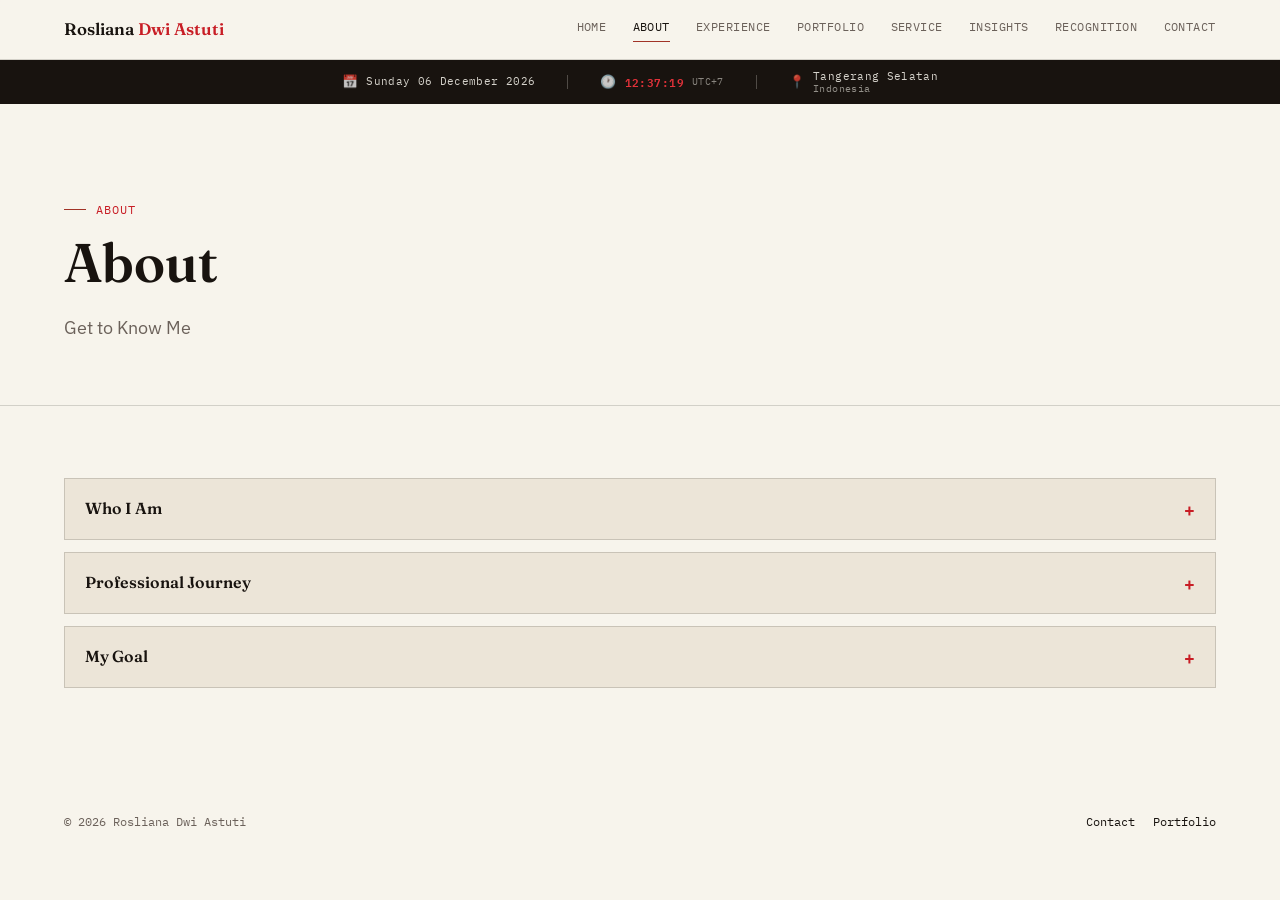
==== about.html @ 8f7ddf01 "Update about.html" ====
<!DOCTYPE html>
<html lang="en">
<head>
<meta charset="UTF-8">
<meta name="viewport" content="width=device-width, initial-scale=1.0">
<title>About — Rosliana Dwi Astuti</title>
<meta name="description" content="Accounting graduate and External Auditor with hands-on experience in data analytics, business analysis, and operational processes.">
<link rel="stylesheet" href="style.css">
</head>
<body>

<header class="site-nav">
  <div class="nav-inner">
    <a href="index.html" class="brand">Rosliana <span>Dwi Astuti</span></a>
    <button class="nav-toggle" aria-label="Open menu">&#8801;</button>
    <nav class="links">
      <a href="index.html">Home</a>
      <a href="about.html" class="active">About</a>
      <a href="experience.html">Experience</a>
      <a href="portfolio.html">Portfolio</a>
      <a href="service.html">Service</a>
      <a href="insights.html">Insights</a>
      <a href="recognition.html">Recognition</a>
      <a href="contact.html">Contact</a>
    </nav>
  </div>
</header>

<div class="status-bar">
  <div class="status-bar-inner">
    <div class="status-item status-date">
      <span class="status-icon">&#128197;</span>
      <span id="status-date-text">Wednesday, 10 September 2026</span>
    </div>
    <div class="status-sep"></div>
    <div class="status-item status-time">
      <span class="status-icon">&#128336;</span>
      <strong id="status-time-text">00:00:00</strong>
      <span class="status-tz">UTC+7</span>
    </div>
    <div class="status-sep"></div>
    <div class="status-item status-location">
      <span class="status-icon">&#128205;</span>
      <span class="status-location-text"><span>Tangerang Selatan</span><span>Indonesia</span></span>
    </div>
  </div>
</div>

<section class="hero" style="padding-bottom:30px;">
  <div class="wrap">
    <div class="ref">ABOUT</div>
    <h1>About</h1>
    <p class="lede">Get to Know Me</p>
  </div>
</section>

<section class="block">
  <div class="wrap">

    <details class="accordion">
      <summary>Who I Am</summary>
      <div class="body">
        <p>I am an Accounting graduate with professional experience as an External Auditor, complemented by strong hands on experience in data analytics, business analysis, and operational processes.</p>
        <p>My experience across different professional environments has given me a practical perspective on how financial information, business processes, operational activities, and data connect to support reliable information, meaningful analysis, and informed decision making.</p>
      </div>
    </details>

    <details class="accordion">
      <summary>Professional Journey</summary>
      <div class="body">
        <h4>Understanding Processes</h4>
        <p>My professional journey began with 8+ years of freelance experience in production operations, collaborating through a third party liaison on production orders for international clients and handling production volumes of up to approximately 4,000 units per production cycle. I was directly involved in production processes, quality inspection, and documentation. This experience developed my attention to detail, discipline, and understanding of processes from inputs through finished outputs.</p>

        <h4>Working with Operational Data</h4>
        <p>My experience then expanded into retail inventory control, where I worked with stock opname, inventory reconciliation, transaction verification, discrepancy investigation, and documentation. This strengthened my understanding of how accurate, consistent, and well structured data supports reliable day to day business operations.</p>

        <h4>Developing Data Analytics Capability</h4>
        <p>Through various practical projects, I developed hands on experience in data processing and analysis using Excel, Google Sheets, SQL, Python (Pandas &amp; NumPy), and Tableau. I have worked with datasets including 50,000 transaction records, 119,390 hotel reservation records, and product, price, and transaction data for e-commerce inventory and price tracking, including the development of interactive client views.</p>
        <p>My project work has included data cleaning, validation, exploratory analysis, business analysis, visualization, forecasting, risk focused analysis, and spreadsheet based reporting. I also worked with unstructured WhatsApp order messages, transforming mixed messages containing text, emojis, tags, and informal formats into structured tables through product identification, quantity extraction, unit standardization, product code matching, and manual review flagging.</p>
        <p>These experiences strengthened my ability to organize unstructured information, work with large datasets, validate data, and turn raw inputs into structured outputs and practical business insights.</p>

        <h4>Applying These Capabilities in External Audit</h4>
        <p>As an External Auditor, I brought together my understanding of business processes, documentation, data accuracy, and analytical thinking while working on audit engagements for 11 companies across 6 industries: Construction, Media, Trading, Cooperatives, Services, and Education.</p>
        <p>My responsibilities included transaction testing, vouching, document verification, financial reconciliation, audit evidence evaluation, and audit working paper preparation, as well as coordination with audit teams and client representatives. This experience further strengthened my ability to examine information critically, trace data to supporting evidence, identify discrepancies, and understand financial information within its business context.</p>

        <h4>The Common Thread</h4>
        <p>I believe accurate, consistent, and reliable data is essential for effective analysis, business operations, and informed decision making.</p>
      </div>
    </details>

    <details class="accordion">
      <summary>My Goal</summary>
      <div class="body">
        <p style="font-family:var(--font-display); font-size:1.2rem; color:var(--navy); margin:0;">My goal is to combine accounting knowledge, audit experience, operational understanding, and data analytics to help businesses work with more reliable information, clearer processes, and more informed decisions.</p>
      </div>
    </details>

  </div>
</section>

<footer>
  <div class="wrap foot-inner">
    <div class="copy">&copy; 2026 Rosliana Dwi Astuti</div>
    <div class="foot-links">
      <a href="contact.html">Contact</a>
      <a href="portfolio.html">Portfolio</a>
    </div>
  </div>
</footer>

<script src="script.js"></script>
</body>
</html>
---- style.css ----
/* ============================================================
   Rosliana Dwi Astuti — Portfolio
   Design system: "Working Ledger"
   Navy base, teal accent, amber highlight — inherited from the
   Audit & Data Insight Journey module series, adapted for a
   career portfolio.
   ============================================================ */

@import url('https://fonts.googleapis.com/css2?family=Fraunces:opsz,wght@9..144,400;9..144,500;9..144,600;9..144,700&family=IBM+Plex+Mono:wght@400;500;600&family=IBM+Plex+Sans:wght@400;500;600&display=swap');

:root {
  --navy: #18130f;
  --navy-deep: #0d0a08;
  --teal: #c81d25;
  --teal-light: #e2323a;
  --amber: #a13327;
  --paper: #f7f4ec;
  --paper-dim: #ece5d8;
  --ink: #1a1613;
  --slate: #6b615a;
  --line: rgba(24, 19, 15, 0.16);

  --font-display: 'Fraunces', serif;
  --font-body: 'IBM Plex Sans', sans-serif;
  --font-mono: 'IBM Plex Mono', monospace;
}

* { box-sizing: border-box; }

html { scroll-behavior: smooth; }

body {
  margin: 0;
  background: var(--paper);
  color: var(--ink);
  font-family: var(--font-body);
  line-height: 1.6;
  -webkit-font-smoothing: antialiased;
}

a { color: inherit; }

img { max-width: 100%; display: block; }

.wrap {
  width: 100%;
  max-width: 1600px;
  margin: 0 auto;
  padding: 0 clamp(24px, 5vw, 80px);
  box-sizing: border-box;
}

/* ---------- Ledger label / eyebrow ---------- */
.ref {
  font-family: var(--font-mono);
  font-size: 0.75rem;
  letter-spacing: 0.08em;
  color: var(--teal);
  text-transform: uppercase;
  display: flex;
  align-items: center;
  gap: 10px;
  margin-bottom: 14px;
}
.ref::before {
  content: '';
  width: 22px;
  height: 1px;
  background: var(--amber);
}

/* ---------- Nav ---------- */
header.site-nav {
  position: sticky;
  top: 0;
  z-index: 50;
  background: rgba(247, 244, 236, 0.92);
  backdrop-filter: blur(6px);
  border-bottom: 1px solid var(--line);
}
.nav-inner {
  max-width: 1600px;
  margin: 0 auto;
  padding: 16px clamp(24px, 5vw, 80px);
  display: flex;
  align-items: center;
  justify-content: space-between;
}
.brand {
  font-family: var(--font-display);
  font-weight: 600;
  font-size: 1.05rem;
  text-decoration: none;
  color: var(--navy);
}
.brand span { color: var(--teal); }
nav.links {
  display: flex;
  gap: 26px;
  font-family: var(--font-mono);
  font-size: 0.78rem;
  letter-spacing: 0.04em;
  text-transform: uppercase;
}
nav.links a {
  text-decoration: none;
  color: var(--slate);
  padding-bottom: 4px;
  border-bottom: 1px solid transparent;
  transition: color 0.2s, border-color 0.2s;
}
nav.links a:hover,
nav.links a.active {
  color: var(--navy);
  border-color: var(--amber);
}
.nav-toggle { display: none; }

/* ---------- Status bar (date / clock / location) ---------- */
.status-bar {
  width: 100%;
  background: var(--navy);
  color: rgba(247, 244, 236, 0.85);
}
.status-bar-inner {
  max-width: 1600px;
  margin: 0 auto;
  padding: 9px clamp(24px, 5vw, 80px);
  display: flex;
  align-items: center;
  justify-content: center;
  gap: 32px;
  flex-wrap: wrap;
  font-family: var(--font-mono);
  font-size: 0.7rem;
  letter-spacing: 0.03em;
}
.status-item {
  display: flex;
  align-items: center;
  gap: 8px;
  white-space: nowrap;
}
.status-icon { font-size: 0.8rem; line-height: 1; opacity: 0.9; }
.status-sep {
  width: 1px;
  height: 14px;
  background: rgba(247, 244, 236, 0.25);
}
.status-time strong { color: var(--teal-light); font-weight: 600; letter-spacing: 0.04em; }
.status-tz { opacity: 0.6; font-size: 0.62rem; }
.status-location-text { display: flex; flex-direction: column; line-height: 1.25; }
.status-location-text span:last-child { opacity: 0.65; font-size: 0.62rem; }
@media (max-width: 640px) {
  .status-bar-inner { gap: 16px; font-size: 0.62rem; padding: 8px 20px; }
  .status-sep { display: none; }
}

@media (max-width: 640px) {
  nav.links {
    position: fixed;
    top: 58px;
    left: 0;
    right: 0;
    background: var(--paper);
    border-bottom: 1px solid var(--line);
    flex-direction: column;
    gap: 0;
    max-height: 0;
    overflow: hidden;
    transition: max-height 0.25s ease;
  }
  nav.links.open {
    max-height: calc(100vh - 58px);
    overflow-y: auto;
  }
  nav.links a { padding: 14px 28px; border-bottom: 1px solid var(--line); }
  .nav-toggle {
    display: block;
    background: none;
    border: none;
    font-family: var(--font-mono);
    font-size: 1.3rem;
    color: var(--navy);
    cursor: pointer;
  }
}

/* ---------- Hero (light variant, used on inner pages) ---------- */
.hero {
  padding: 96px 0 64px;
  border-bottom: 1px double var(--line);
}
.hero h1 {
  font-family: var(--font-display);
  font-size: clamp(2.2rem, 5vw, 3.4rem);
  font-weight: 600;
  line-height: 1.12;
  margin: 0 0 20px;
  color: var(--navy);
}
.hero p.lede {
  font-size: 1.1rem;
  color: var(--slate);
  max-width: 56ch;
  margin: 0 0 32px;
}
.hero .cta-row { display: flex; gap: 16px; flex-wrap: wrap; }

/* ---------- Hero (dark, full-bleed, homepage) — modest photo ---------- */
.hero-dark {
  background: linear-gradient(160deg, var(--navy-deep) 0%, var(--navy) 100%);
  padding: 88px 0 80px;
}
.hero-dark .ref { color: var(--teal-light); }
.hero-dark .ref::before { background: var(--teal-light); }

.hero-profile {
  display: flex;
  align-items: center;
  gap: 20px;
  margin-bottom: 26px;
}
.hero-photo {
  width: 88px;
  height: 88px;
  border-radius: 50%;
  border: 2px solid var(--teal-light);
  background: rgba(247, 244, 236, 0.06);
  display: flex;
  align-items: center;
  justify-content: center;
  overflow: hidden;
  flex-shrink: 0;
}
.hero-photo img { width: 100%; height: 100%; object-fit: cover; }
.hero-photo.hero-logo {
  width: 150px;
  height: 150px;
  border: none;
  background: transparent;
}
@media (max-width: 640px) {
  .hero-photo.hero-logo { width: 110px; height: 110px; }
}
.hero-photo .placeholder {
  font-family: var(--font-mono);
  font-size: 0.95rem;
  letter-spacing: 0.04em;
  color: rgba(247, 244, 236, 0.6);
}
.hero-name h1 {
  font-family: var(--font-display);
  font-size: clamp(1.7rem, 3.4vw, 2.3rem);
  font-weight: 600;
  color: var(--paper);
  margin: 0;
  line-height: 1.15;
}
.hero-name .role {
  font-family: var(--font-mono);
  font-size: 0.78rem;
  color: var(--teal-light);
  letter-spacing: 0.03em;
  margin-top: 6px;
}
.hero-dark .tagline {
  font-family: var(--font-display);
  font-size: clamp(1.5rem, 3.4vw, 2.1rem);
  font-weight: 500;
  color: var(--paper);
  line-height: 1.3;
  margin: 0 0 20px;
  max-width: 34ch;
}
.hero-dark p.lede {
  font-size: 1.02rem;
  color: rgba(247, 244, 236, 0.85);
  max-width: 62ch;
  margin: 0 0 32px;
}
.hero-dark .btn-primary { background: var(--teal); color: var(--paper); }
.hero-dark .btn-primary:hover { background: var(--teal-light); }
.hero-dark .btn-ghost { border-color: rgba(247, 244, 236, 0.5); color: var(--paper); }
.hero-dark .btn-ghost:hover { background: var(--paper); color: var(--navy); }

@media (max-width: 640px) {
  .hero-photo { width: 68px; height: 68px; }
}

/* ---------- Accordion (details/summary) ---------- */
details.accordion {
  border: 1px solid var(--line);
  background: var(--paper-dim);
  margin-bottom: 12px;
}
details.accordion summary {
  padding: 16px 20px;
  cursor: pointer;
  font-family: var(--font-display);
  font-weight: 600;
  font-size: 1rem;
  color: var(--navy);
  list-style: none;
  display: flex;
  align-items: center;
  justify-content: space-between;
  gap: 12px;
}
details.accordion summary::-webkit-details-marker { display: none; }
details.accordion summary::after {
  content: '+';
  font-family: var(--font-mono);
  font-size: 1.1rem;
  color: var(--teal);
  flex-shrink: 0;
}
details.accordion[open] summary::after { content: '\2212'; }
details.accordion summary .meta {
  font-family: var(--font-mono);
  font-size: 0.68rem;
  font-weight: 400;
  color: var(--slate);
  text-transform: uppercase;
  display: block;
  margin-top: 4px;
}
/* Title-only collapsed state: hide meta subtext until the item is opened */
details.accordion:not([open]) summary .meta { display: none; }

/* Home Experience/Project cards: keep context + capability visible even collapsed */
details.accordion.home-item:not([open]) summary .meta { display: block; }
details.accordion.home-item summary .meta {
  color: var(--slate);
  font-size: 0.72rem;
  text-transform: none;
}
details.accordion.home-item summary .meta .capability {
  display: block;
  margin-top: 3px;
  color: var(--ink);
  font-family: var(--font-body);
  font-size: 0.85rem;
}
details.accordion .body {
  padding: 0 20px 22px;
  animation: accordionOpen 0.22s ease;
}
details.accordion .body p,
details.accordion .body .intro,
.block > .wrap > p.intro,
.hero p.lede,
.hero-dark p.lede {
  max-width: none;
}
@keyframes accordionOpen {
  from { opacity: 0; transform: translateY(-4px); }
  to { opacity: 1; transform: translateY(0); }
}
details.accordion summary {
  transition: color 0.15s ease;
}
details.accordion .body p { color: var(--ink); margin: 0 0 12px; }
details.accordion .body h4 {
  font-family: var(--font-mono);
  font-size: 0.72rem;
  text-transform: uppercase;
  letter-spacing: 0.04em;
  color: var(--teal);
  margin: 18px 0 8px;
}
details.accordion .body ul { margin: 0 0 10px; padding-left: 18px; }
details.accordion .body ul li { margin-bottom: 6px; }

/* ---------- Certificate / recognition list ---------- */
.cert-group { margin-bottom: 40px; }
.cert-group h3 {
  font-family: var(--font-display);
  font-size: 1.1rem;
  color: var(--navy);
  margin: 0 0 14px;
}
.cert-list { list-style: none; margin: 0; padding: 0; }
.cert-list li {
  padding: 12px 0;
  border-top: 1px solid var(--line);
  font-size: 0.95rem;
  color: var(--ink);
}
.cert-list li:last-child { border-bottom: 1px solid var(--line); }
.cert-list .cert-sub {
  display: block;
  font-family: var(--font-mono);
  font-size: 0.72rem;
  color: var(--slate);
  text-transform: uppercase;
  margin-top: 3px;
}

/* ---------- Two-column experience layout ---------- */
.exp-folder-link {
  font-family: var(--font-mono);
  font-size: 0.78rem;
  text-transform: uppercase;
  letter-spacing: 0.03em;
  color: var(--teal);
  text-decoration: none;
  border-bottom: 1px solid var(--teal);
  padding-bottom: 2px;
  display: inline-block;
  margin: -6px 0 30px;
}
.exp-group {
  display: grid;
  grid-template-columns: 190px 1fr;
  gap: 22px;
  padding: 28px 0;
  border-top: 1px solid var(--line);
  align-items: start;
}
.exp-group:first-of-type { border-top: 1px solid var(--line); }
.exp-category {
  font-family: var(--font-mono);
  font-size: 0.8rem;
  text-transform: uppercase;
  letter-spacing: 0.03em;
  color: var(--teal);
  padding-top: 16px;
}
.exp-items { display: flex; flex-direction: column; gap: 10px; }
.exp-items details.accordion .body details.accordion {
  margin-top: 12px;
  background: var(--paper);
}
.exp-items details.accordion .body details.accordion summary {
  font-size: 0.92rem;
}
@media (max-width: 700px) {
  .exp-group { grid-template-columns: 1fr; gap: 8px; padding: 22px 0; }
  .exp-category { padding-top: 0; }
}

/* ---------- Responsive multi-column grouping ---------- */
.cols-2 { display: grid; grid-template-columns: repeat(2, 1fr); gap: 24px; align-items: start; }
.cols-3 { display: grid; grid-template-columns: repeat(3, 1fr); gap: 24px; align-items: start; }
@media (max-width: 900px) {
  .cols-2, .cols-3 { grid-template-columns: 1fr; }
}

/* ---------- Top-level category accordions (Portfolio, Recognition) ---------- */
details.accordion.accordion-top {
  border: none;
  border-bottom: 1px solid var(--line);
  background: transparent;
  margin-bottom: 0;
}
details.accordion.accordion-top:first-of-type { border-top: 1px solid var(--line); }
details.accordion.accordion-top > summary {
  padding: 22px 0;
  font-family: var(--font-display);
  font-size: 1.3rem;
}
details.accordion.accordion-top > summary::after { font-size: 1.4rem; }
details.accordion.accordion-top > .body { padding: 0 0 30px; }
details.accordion.accordion-top > .body > .intro { margin-top: 0 !important; }

/* ---------- Journey timeline (Home hero) ---------- */
.timeline {
  display: flex;
  gap: 0;
  margin: 8px 0 0;
}
.timeline-item {
  flex: 1;
  position: relative;
  padding: 22px 18px 0;
  border-top: 2px solid var(--teal-light);
}
.timeline-item::before {
  content: '';
  position: absolute;
  top: -6px;
  left: 18px;
  width: 10px;
  height: 10px;
  border-radius: 50%;
  background: var(--teal-light);
}
.timeline-item h4 {
  font-family: var(--font-display);
  font-size: 1.05rem;
  color: var(--paper);
  margin: 0 0 8px;
}
.timeline-item p {
  font-family: var(--font-mono);
  font-size: 0.72rem;
  letter-spacing: 0.02em;
  color: rgba(247, 244, 236, 0.85);
  margin: 0 0 6px;
  line-height: 1.6;
}
.timeline-item p:last-child { margin-bottom: 0; }
.timeline-item p strong { color: var(--teal-light); font-weight: 600; }
.timeline-item p.thesis {
  color: rgba(247, 244, 236, 0.78);
  font-style: italic;
  font-size: 0.68rem;
  line-height: 1.55;
}
.timeline-item .stage-num {
  display: block;
  font-family: var(--font-mono);
  font-size: 0.68rem;
  color: var(--teal-light);
  margin-bottom: 4px;
}
@media (max-width: 900px) {
  .timeline { flex-direction: column; gap: 22px; }
  .timeline-item {
    padding: 0 0 0 20px;
    border-top: none;
    border-left: 2px solid var(--teal-light);
  }
  .timeline-item::before { top: 2px; left: -6px; }
}

/* ---------- Milestone stat strip (dark hero variant) ---------- */
.milestone-strip {
  display: grid;
  grid-template-columns: repeat(5, 1fr);
  gap: 1px;
  background: rgba(247, 244, 236, 0.12);
  margin: 34px 0 0;
}
.milestone-strip .stat { background: var(--navy-deep); padding: 18px 14px; }
.milestone-strip .num { font-family: var(--font-mono); font-size: 1.3rem; color: var(--teal-light); font-weight: 600; }
.milestone-strip .label { font-family: var(--font-mono); font-size: 0.62rem; color: rgba(247, 244, 236, 0.6); text-transform: uppercase; margin-top: 4px; line-height: 1.4; }
@media (max-width: 900px) {
  .milestone-strip { grid-template-columns: repeat(2, 1fr); }
}

/* ---------- Data flow line ---------- */
.data-flow {
  font-family: var(--font-mono);
  font-size: 0.85rem;
  letter-spacing: 0.03em;
  color: var(--paper);
  margin: 20px 0 0;
}
.data-flow strong { color: var(--teal-light); }

.focus-grid {
  display: grid;
  grid-template-columns: repeat(3, 1fr);
  gap: 20px;
}
@media (max-width: 760px) { .focus-grid { grid-template-columns: 1fr; } }
.focus-col {
  border: 1px solid var(--line);
  padding: 24px;
}
.focus-col .ref { margin-bottom: 14px; }
.focus-col ul { list-style: none; margin: 0; padding: 0; }
.focus-col ul li {
  padding: 7px 0;
  border-top: 1px solid var(--line);
  font-size: 0.9rem;
  color: var(--ink);
}
.focus-col ul li:first-child { border-top: none; }

.btn {
  display: inline-flex;
  align-items: center;
  gap: 8px;
  padding: 12px 22px;
  font-family: var(--font-mono);
  font-size: 0.8rem;
  letter-spacing: 0.04em;
  text-transform: uppercase;
  text-decoration: none;
  border-radius: 2px;
  transition: transform 0.15s ease, background 0.15s ease;
}
.btn-primary { background: var(--navy); color: var(--paper); }
.btn-primary:hover { background: var(--teal); transform: translateY(-1px); }
.btn-ghost { border: 1px solid var(--navy); color: var(--navy); }
.btn-ghost:hover { background: var(--navy); color: var(--paper); }

/* ---------- Stat strip (inline, light background) ---------- */
.stat-strip {
  display: grid;
  grid-template-columns: repeat(3, 1fr);
  border-top: 1px solid var(--line);
  border-bottom: 1px solid var(--line);
}
.stat {
  padding: 26px 24px;
  border-right: 1px solid var(--line);
}
.stat:last-child { border-right: none; }
.stat .num {
  font-family: var(--font-mono);
  font-size: 1.6rem;
  color: var(--navy);
  font-weight: 600;
}
.stat .label {
  font-family: var(--font-mono);
  font-size: 0.72rem;
  color: var(--slate);
  text-transform: uppercase;
  letter-spacing: 0.04em;
  margin-top: 6px;
}
@media (max-width: 640px) {
  .stat-strip { grid-template-columns: 1fr; }
  .stat { border-right: none; border-bottom: 1px solid var(--line); }
}

/* ---------- Stat card (floating, overlapping the dark hero) ---------- */
.stat-card {
  max-width: 560px;
  margin: 0 auto;
  transform: translateY(-44px);
  background: var(--paper);
  border: 1px solid var(--line);
  box-shadow: 0 18px 40px rgba(10, 28, 41, 0.18);
  display: grid;
  grid-template-columns: repeat(3, 1fr);
}
.stat-card .stat { padding: 24px 20px; }
.stat-card .num { font-size: 1.9rem; color: var(--teal); }
@media (max-width: 760px) {
  .stat-card { grid-template-columns: 1fr; margin: 0 20px; transform: translateY(-30px); }
  .stat-card .stat { border-right: none; border-bottom: 1px solid var(--line); }
}

/* ---------- Section ---------- */
section.block {
  padding: 72px 0;
  border-bottom: 1px solid var(--line);
}
section.block:last-of-type { border-bottom: none; }
.block h2 {
  font-family: var(--font-display);
  font-size: 1.9rem;
  color: var(--navy);
  margin: 0 0 30px;
}
.block p.intro {
  color: var(--slate);
  max-width: 62ch;
  margin: -14px 0 34px;
}

/* ---------- Card / entry ---------- */
.entry {
  padding: 26px 0;
  border-top: 1px solid var(--line);
  display: grid;
  grid-template-columns: 140px 1fr;
  gap: 22px;
}
.entry:first-of-type { border-top: 1px solid var(--line); }
.entry .when {
  font-family: var(--font-mono);
  font-size: 0.78rem;
  color: var(--teal);
  padding-top: 3px;
}
.entry h3 {
  font-family: var(--font-display);
  font-size: 1.2rem;
  margin: 0 0 6px;
  color: var(--navy);
}
.entry .org {
  font-size: 0.85rem;
  color: var(--slate);
  margin-bottom: 10px;
}
.entry ul {
  margin: 10px 0 0;
  padding-left: 18px;
  color: var(--ink);
}
.entry ul li { margin-bottom: 6px; }
.tag-row { display: flex; gap: 8px; flex-wrap: wrap; margin-top: 12px; }
.tag {
  font-family: var(--font-mono);
  font-size: 0.68rem;
  letter-spacing: 0.03em;
  text-transform: uppercase;
  border: 1px solid var(--line);
  padding: 4px 9px;
  border-radius: 2px;
  color: var(--slate);
}
@media (max-width: 640px) {
  .entry { grid-template-columns: 1fr; gap: 6px; }
}

/* ---------- Project grid ---------- */
.grid {
  display: grid;
  grid-template-columns: repeat(2, 1fr);
  gap: 20px;
}
@media (max-width: 640px) { .grid { grid-template-columns: 1fr; } }

.card {
  border: 1px solid var(--line);
  padding: 26px;
  background: var(--paper-dim);
  transition: border-color 0.2s;
}
.card:hover { border-color: var(--teal); }
.card .ref { margin-bottom: 18px; }
.card h3 {
  font-family: var(--font-display);
  font-size: 1.15rem;
  margin: 0 0 10px;
  color: var(--navy);
}
.card p { color: var(--slate); font-size: 0.92rem; margin: 0 0 16px; }
.card a.card-link {
  font-family: var(--font-mono);
  font-size: 0.75rem;
  text-transform: uppercase;
  letter-spacing: 0.04em;
  color: var(--teal);
  text-decoration: none;
  border-bottom: 1px solid var(--teal);
  padding-bottom: 2px;
}

/* ---------- Placeholder note ---------- */
.note {
  font-family: var(--font-mono);
  font-size: 0.72rem;
  color: var(--amber);
  background: rgba(217, 164, 65, 0.1);
  border: 1px dashed var(--amber);
  padding: 8px 12px;
  margin-top: 10px;
  display: inline-block;
}

/* ---------- Footer ---------- */
footer {
  padding: 40px 0 60px;
}
footer .foot-inner {
  display: flex;
  justify-content: space-between;
  align-items: center;
  flex-wrap: wrap;
  gap: 14px;
}
footer .copy {
  font-family: var(--font-mono);
  font-size: 0.75rem;
  color: var(--slate);
}
footer .foot-links {
  display: flex;
  gap: 18px;
  font-family: var(--font-mono);
  font-size: 0.75rem;
}
footer .foot-links a { text-decoration: none; color: var(--navy); }

/* ---------- Contact form ---------- */
form.contact-form { display: grid; gap: 18px; max-width: 480px; }
form.contact-form label {
  font-family: var(--font-mono);
  font-size: 0.72rem;
  text-transform: uppercase;
  letter-spacing: 0.04em;
  color: var(--slate);
  display: block;
  margin-bottom: 6px;
}
form.contact-form input,
form.contact-form textarea {
  width: 100%;
  padding: 12px 14px;
  border: 1px solid var(--line);
  background: var(--paper);
  font-family: var(--font-body);
  font-size: 0.95rem;
  color: var(--ink);
  border-radius: 2px;
}
form.contact-form input:focus,
form.contact-form textarea:focus {
  outline: 2px solid var(--teal);
  outline-offset: 1px;
}
form.contact-form button {
  justify-self: start;
  border: none;
  cursor: pointer;
}

@media (prefers-reduced-motion: reduce) {
  html { scroll-behavior: auto; }
  * { transition: none !important; }
}
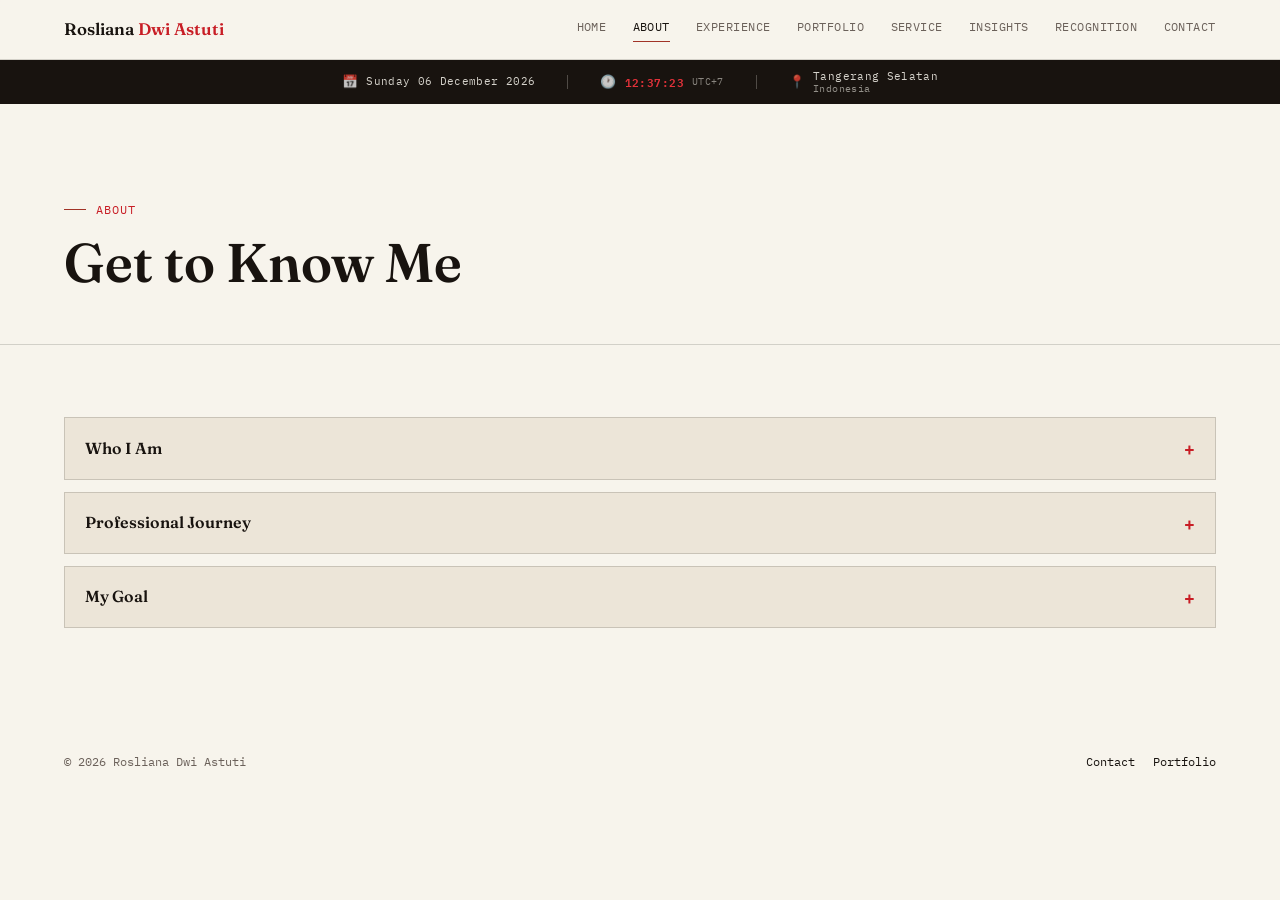
==== commit 358a120b: "Update about.html" ====
--- a/about.html
+++ b/about.html
@@ -49,8 +49,7 @@
 <section class="hero" style="padding-bottom:30px;">
   <div class="wrap">
     <div class="ref">ABOUT</div>
-    <h1>About</h1>
-    <p class="lede">Get to Know Me</p>
+    <h1>Get to Know Me</h1>
   </div>
 </section>
 
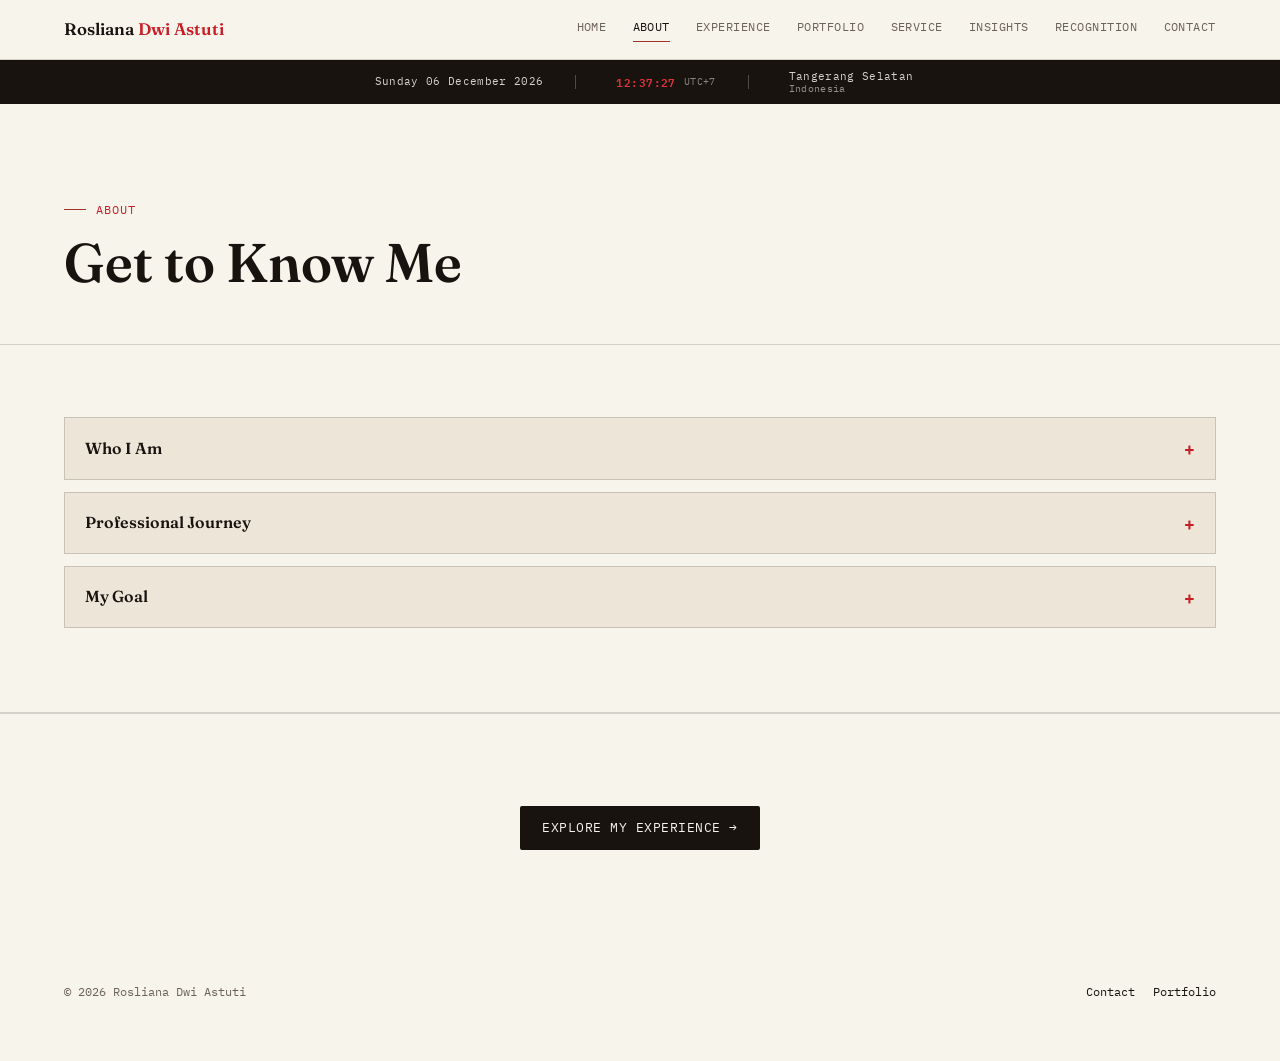
==== commit 0871bb35: "Update about.html" ====
--- a/about.html
+++ b/about.html
@@ -29,18 +29,18 @@
 <div class="status-bar">
   <div class="status-bar-inner">
     <div class="status-item status-date">
-      <span class="status-icon">&#128197;</span>
+      <span class="status-icon"><svg viewBox="0 0 24 24"><rect x="3" y="4" width="18" height="18" rx="2"></rect><line x1="16" y1="2" x2="16" y2="6"></line><line x1="8" y1="2" x2="8" y2="6"></line><line x1="3" y1="10" x2="21" y2="10"></line></svg></span>
       <span id="status-date-text">Wednesday, 10 September 2026</span>
     </div>
     <div class="status-sep"></div>
     <div class="status-item status-time">
-      <span class="status-icon">&#128336;</span>
+      <span class="status-icon"><svg viewBox="0 0 24 24"><circle cx="12" cy="12" r="9"></circle><polyline points="12 7 12 12 16 14"></polyline></svg></span>
       <strong id="status-time-text">00:00:00</strong>
       <span class="status-tz">UTC+7</span>
     </div>
     <div class="status-sep"></div>
     <div class="status-item status-location">
-      <span class="status-icon">&#128205;</span>
+      <span class="status-icon"><svg viewBox="0 0 24 24"><path d="M12 21s-7-7.5-7-12a7 7 0 0 1 14 0c0 4.5-7 12-7 12z"></path><circle cx="12" cy="9" r="2.5"></circle></svg></span>
       <span class="status-location-text"><span>Tangerang Selatan</span><span>Indonesia</span></span>
     </div>
   </div>
@@ -97,6 +97,12 @@
   </div>
 </section>
 
+<section class="block" style="border-top:1px solid var(--line);">
+  <div class="wrap" style="text-align:center; padding:20px 0;">
+    <a href="experience.html" class="btn btn-primary">Explore My Experience &rarr;</a>
+  </div>
+</section>
+
 <footer>
   <div class="wrap foot-inner">
     <div class="copy">&copy; 2026 Rosliana Dwi Astuti</div>
--- a/style.css
+++ b/style.css
@@ -43,10 +43,10 @@
 img { max-width: 100%; display: block; }
 
 .wrap {
-  width: 100%;
-  max-width: 1600px;
+  width: 94%;
+  max-width: 1880px;
   margin: 0 auto;
-  padding: 0 clamp(24px, 5vw, 80px);
+  padding: 0 clamp(16px, 2vw, 40px);
   box-sizing: border-box;
 }
 
@@ -79,9 +79,10 @@
   border-bottom: 1px solid var(--line);
 }
 .nav-inner {
-  max-width: 1600px;
+  width: 94%;
+  max-width: 1880px;
   margin: 0 auto;
-  padding: 16px clamp(24px, 5vw, 80px);
+  padding: 16px clamp(16px, 2vw, 40px);
   display: flex;
   align-items: center;
   justify-content: space-between;
@@ -123,9 +124,10 @@
   color: rgba(247, 244, 236, 0.85);
 }
 .status-bar-inner {
-  max-width: 1600px;
+  width: 94%;
+  max-width: 1880px;
   margin: 0 auto;
-  padding: 9px clamp(24px, 5vw, 80px);
+  padding: 9px clamp(16px, 2vw, 40px);
   display: flex;
   align-items: center;
   justify-content: center;
@@ -209,7 +211,7 @@
 
 /* ---------- Hero (dark, full-bleed, homepage) — modest photo ---------- */
 .hero-dark {
-  background: linear-gradient(160deg, var(--navy-deep) 0%, var(--navy) 100%);
+  background: linear-gradient(160deg, #241b16 0%, #33241d 100%);
   padding: 88px 0 80px;
 }
 .hero-dark .ref { color: var(--teal-light); }
@@ -264,6 +266,13 @@
   letter-spacing: 0.03em;
   margin-top: 6px;
 }
+.hero-name .role-sub {
+  font-family: var(--font-mono);
+  font-size: 0.7rem;
+  color: rgba(247, 244, 236, 0.65);
+  letter-spacing: 0.03em;
+  margin-top: 4px;
+}
 .hero-dark .tagline {
   font-family: var(--font-display);
   font-size: clamp(1.5rem, 3.4vw, 2.1rem);
@@ -325,8 +334,8 @@
   display: block;
   margin-top: 4px;
 }
-/* Title-only collapsed state: hide meta subtext until the item is opened */
-details.accordion:not([open]) summary .meta { display: none; }
+/* Context stays visible when collapsed; only deeper detail is hidden until expanded */
+details.accordion summary .meta { display: block; }
 
 /* Home Experience/Project cards: keep context + capability visible even collapsed */
 details.accordion.home-item:not([open]) summary .meta { display: block; }
@@ -347,11 +356,12 @@
   animation: accordionOpen 0.22s ease;
 }
 details.accordion .body p,
-details.accordion .body .intro,
 .block > .wrap > p.intro,
 .hero p.lede,
 .hero-dark p.lede {
   max-width: none;
+  text-align: justify;
+  text-align-last: left;
 }
 @keyframes accordionOpen {
   from { opacity: 0; transform: translateY(-4px); }
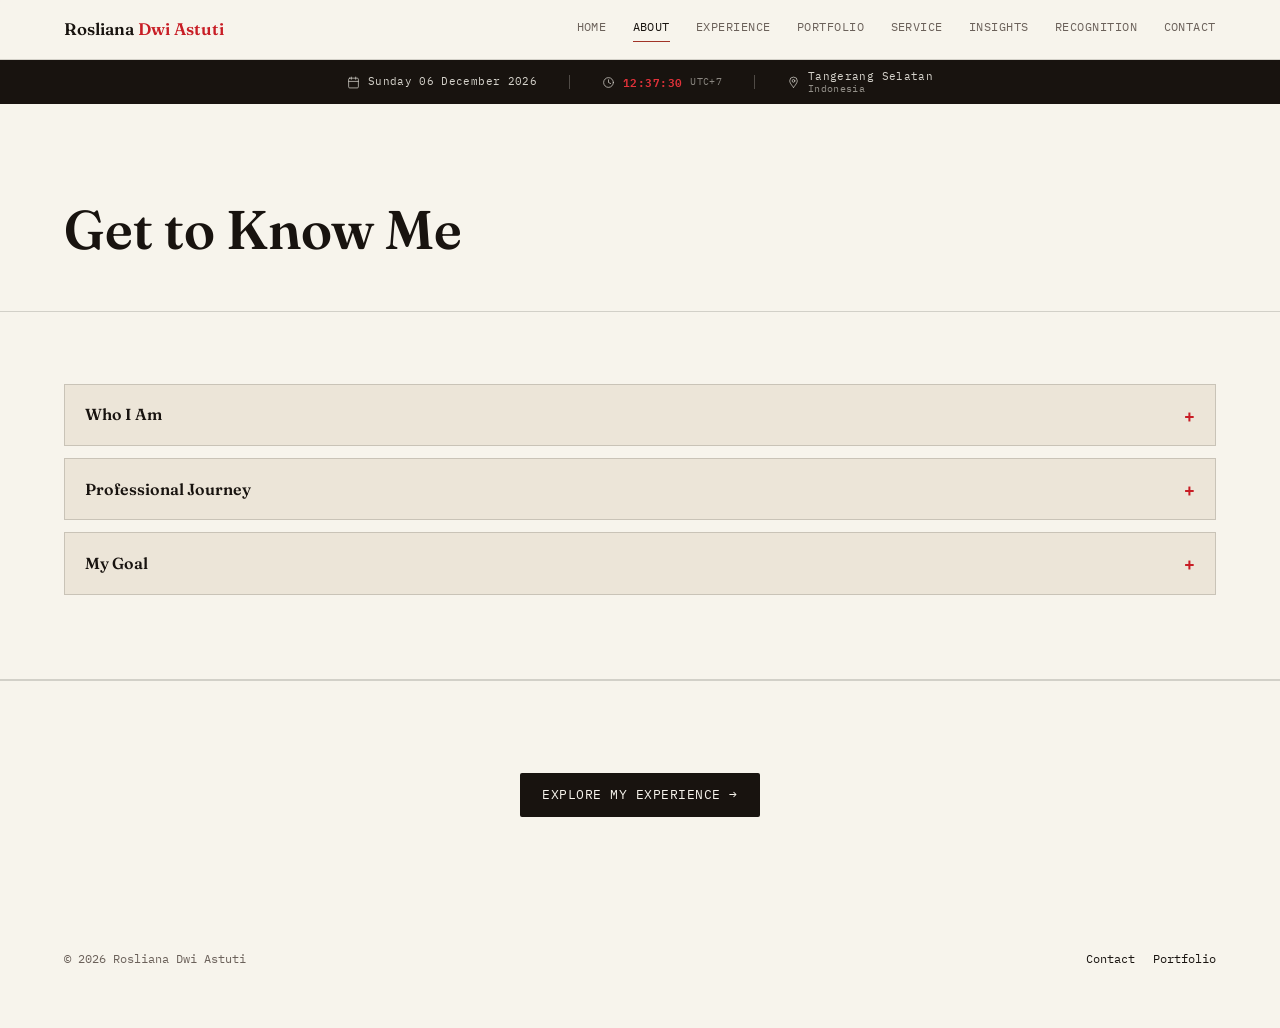
==== commit 36a282d5: "Update about.html" ====
--- a/about.html
+++ b/about.html
@@ -48,7 +48,6 @@
 
 <section class="hero" style="padding-bottom:30px;">
   <div class="wrap">
-    <div class="ref">ABOUT</div>
     <h1>Get to Know Me</h1>
   </div>
 </section>
--- a/style.css
+++ b/style.css
@@ -143,7 +143,20 @@
   gap: 8px;
   white-space: nowrap;
 }
-.status-icon { font-size: 0.8rem; line-height: 1; opacity: 0.9; }
+.status-icon {
+  display: inline-flex;
+  align-items: center;
+  opacity: 0.85;
+}
+.status-icon svg {
+  width: 13px;
+  height: 13px;
+  stroke: currentColor;
+  fill: none;
+  stroke-width: 1.6;
+  stroke-linecap: round;
+  stroke-linejoin: round;
+}
 .status-sep {
   width: 1px;
   height: 14px;
@@ -334,23 +347,8 @@
   display: block;
   margin-top: 4px;
 }
-/* Context stays visible when collapsed; only deeper detail is hidden until expanded */
-details.accordion summary .meta { display: block; }
-
-/* Home Experience/Project cards: keep context + capability visible even collapsed */
-details.accordion.home-item:not([open]) summary .meta { display: block; }
-details.accordion.home-item summary .meta {
-  color: var(--slate);
-  font-size: 0.72rem;
-  text-transform: none;
-}
-details.accordion.home-item summary .meta .capability {
-  display: block;
-  margin-top: 3px;
-  color: var(--ink);
-  font-family: var(--font-body);
-  font-size: 0.85rem;
-}
+/* Title-only collapsed state, enforced consistently site-wide */
+details.accordion:not([open]) summary .meta { display: none; }
 details.accordion .body {
   padding: 0 20px 22px;
   animation: accordionOpen 0.22s ease;
@@ -819,3 +817,51 @@
   html { scroll-behavior: auto; }
   * { transition: none !important; }
 }
+
+/* ============================================================
+   Portfolio page — flat, title-first index
+   Scoped additions only; nothing above this line was changed,
+   so every other page keeps its current look untouched.
+   ============================================================ */
+
+/* Container: one continuous index, not five stacked "sections" */
+.portfolio-index {
+  padding: 36px 0 64px;
+}
+
+/* Intro paragraph replaces the old big "Featured Work" hero */
+.portfolio-lede {
+  color: var(--slate);
+  font-size: 1.05rem;
+  max-width: 72ch;
+  margin: 0 0 30px;
+}
+
+/* The 5 top-level categories: same width, height, border, type,
+   "+" position and animation — just tighter vertical rhythm so
+   they read as one list instead of five separate page sections */
+.portfolio-index .accordion-top {
+  border-bottom: 1px solid var(--line);
+}
+.portfolio-index .accordion-top:first-of-type {
+  border-top: 1px solid var(--line);
+}
+.portfolio-index .accordion-top > summary {
+  padding: 15px 4px;
+  font-size: 1.05rem;
+}
+.portfolio-index .accordion-top > summary::after {
+  font-size: 1.15rem;
+}
+.portfolio-index .accordion-top > .body {
+  padding: 0 4px 24px;
+}
+.portfolio-index .accordion-top > .body > .intro {
+  margin: 0 0 20px !important;
+}
+
+/* CTA row at the bottom, kept close to the last category */
+.portfolio-cta {
+  text-align: center;
+  padding: 28px 0 4px;
+}
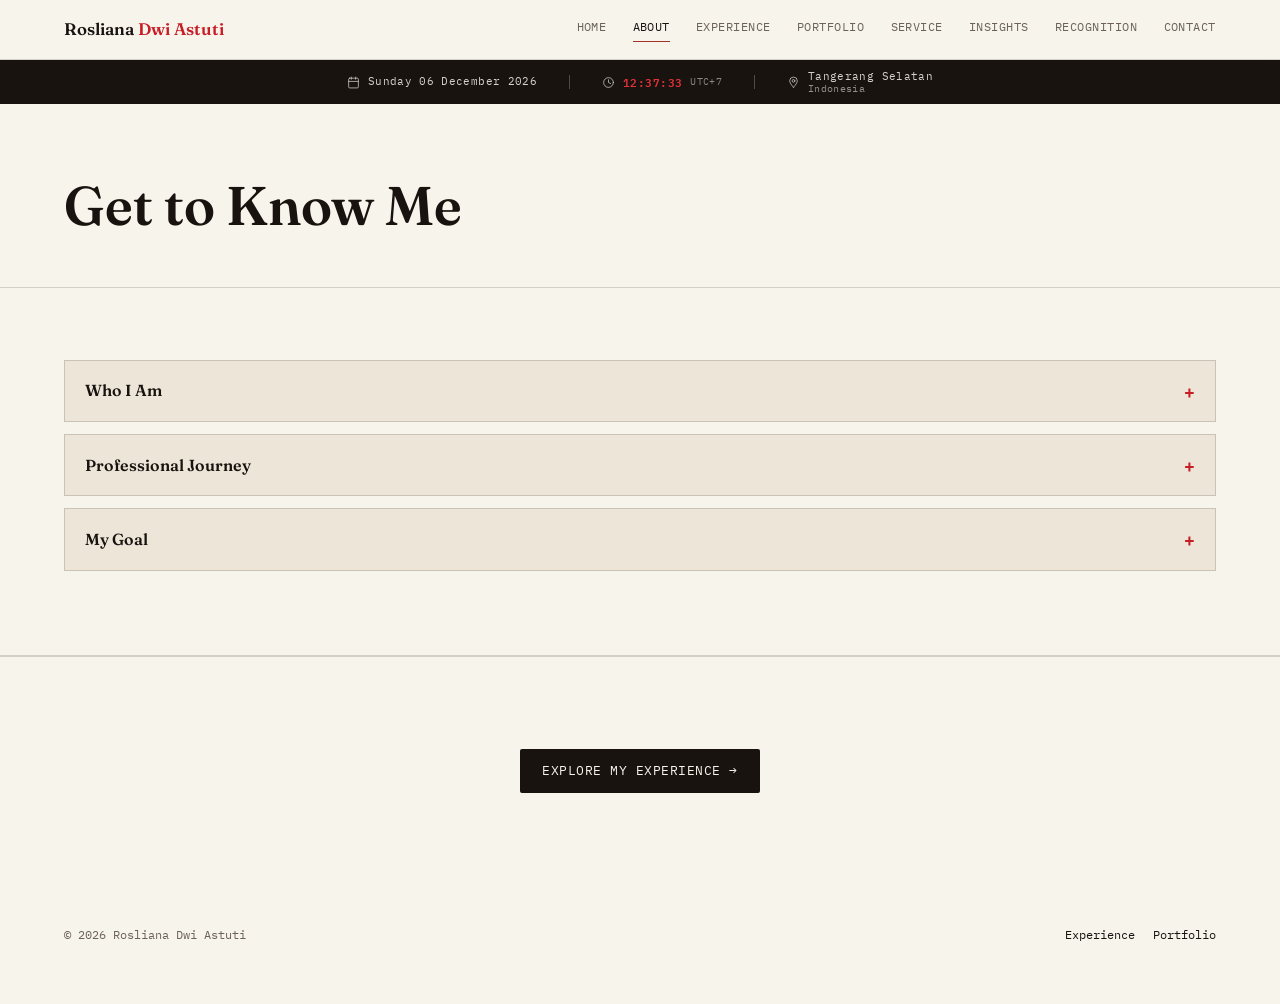
==== commit b36e7bd1: "Update about.html" ====
--- a/about.html
+++ b/about.html
@@ -106,7 +106,7 @@
   <div class="wrap foot-inner">
     <div class="copy">&copy; 2026 Rosliana Dwi Astuti</div>
     <div class="foot-links">
-      <a href="contact.html">Contact</a>
+      <a href="experience.html">Experience</a>
       <a href="portfolio.html">Portfolio</a>
     </div>
   </div>
--- a/style.css
+++ b/style.css
@@ -203,7 +203,7 @@
 
 /* ---------- Hero (light variant, used on inner pages) ---------- */
 .hero {
-  padding: 96px 0 64px;
+  padding: 72px 0 64px;
   border-bottom: 1px double var(--line);
 }
 .hero h1 {
@@ -557,6 +557,42 @@
   margin: 20px 0 0;
 }
 .data-flow strong { color: var(--teal-light); }
+
+/* Compact tool logo + label chips (Tools & Capabilities). Icons are
+   official single-path marks, recolored via currentColor so they
+   match the site's ink/slate palette instead of brand colors. */
+.tool-chips {
+  display: flex;
+  flex-wrap: wrap;
+  margin: 2px 0 10px;
+}
+.tool-chip {
+  display: inline-flex;
+  align-items: center;
+  gap: 7px;
+  margin: 0 20px 8px 0;
+}
+.tool-chip span {
+  font-family: var(--font-mono);
+  font-size: 0.8rem;
+  color: var(--ink);
+}
+.tool-icon {
+  width: 15px;
+  height: 15px;
+  flex-shrink: 0;
+  fill: var(--slate);
+}
+
+/* Light-background version of the same flow line, used outside hero-dark */
+.flow-line {
+  font-family: var(--font-mono);
+  font-size: 0.95rem;
+  letter-spacing: 0.03em;
+  color: var(--navy);
+  margin: 0 0 22px;
+}
+.flow-line strong { color: var(--teal); }
 
 .focus-grid {
   display: grid;
@@ -659,7 +695,7 @@
 }
 .block p.intro {
   color: var(--slate);
-  max-width: 62ch;
+  max-width: none;
   margin: -14px 0 34px;
 }
 
@@ -819,6 +855,76 @@
 }
 
 /* ============================================================
+   Home page — two-column hero with a real photo, flat project
+   rows instead of cards, and a card-free tools list.
+   Additive only: nothing above this block was changed.
+   ============================================================ */
+
+/* Profile-intro row: circular photo on the left, name/headline/
+   tagline stacked beside it on the right — left-aligned, not
+   centered underneath. Nested inside the existing .hero-dark
+   section so the dark gradient background is unchanged. */
+.hero-profile-row {
+  display: flex;
+  align-items: center;
+  gap: 28px;
+  flex-wrap: wrap;
+}
+.hero-photo-profile {
+  width: 128px;
+  height: 128px;
+  flex-shrink: 0;
+}
+.hero-profile-row .hero-name { min-width: 260px; }
+.profile-tagline {
+  font-family: var(--font-body);
+  font-style: italic;
+  font-size: 1.02rem;
+  color: rgba(247, 244, 236, 0.85);
+  line-height: 1.6;
+  margin: 10px 0 0;
+  max-width: none;
+}
+@media (max-width: 640px) {
+  .hero-photo-profile { width: 84px; height: 84px; }
+  .hero-profile-row { gap: 18px; }
+}
+
+/* Technical label + explanation pairs — used for spreadsheet
+   functions and for tool groupings. No bullets, no dashes;
+   hierarchy comes from type weight and spacing only. */
+.fn-name {
+  font-family: var(--font-mono);
+  font-weight: 600;
+  font-size: 0.85rem;
+  letter-spacing: 0.02em;
+  color: var(--navy);
+  margin: 18px 0 4px;
+}
+.fn-name:first-child { margin-top: 0; }
+.fn-desc {
+  color: var(--ink);
+  margin: 0;
+}
+
+/* Subtitle under a project row title — always visible, not part
+   of the collapsible body and not the auto-hiding .meta tag. */
+.project-sub {
+  font-family: var(--font-mono);
+  font-size: 0.78rem;
+  color: var(--slate);
+  margin: -8px 0 0;
+}
+
+/* Homepage-only overrides: wide, left-aligned copy, no narrow
+   justified columns inside expanded rows. */
+.home .accordion .body p,
+.home .fn-desc {
+  max-width: none;
+  text-align: left;
+}
+
+/* ============================================================
    Portfolio page — flat, title-first index
    Scoped additions only; nothing above this line was changed,
    so every other page keeps its current look untouched.
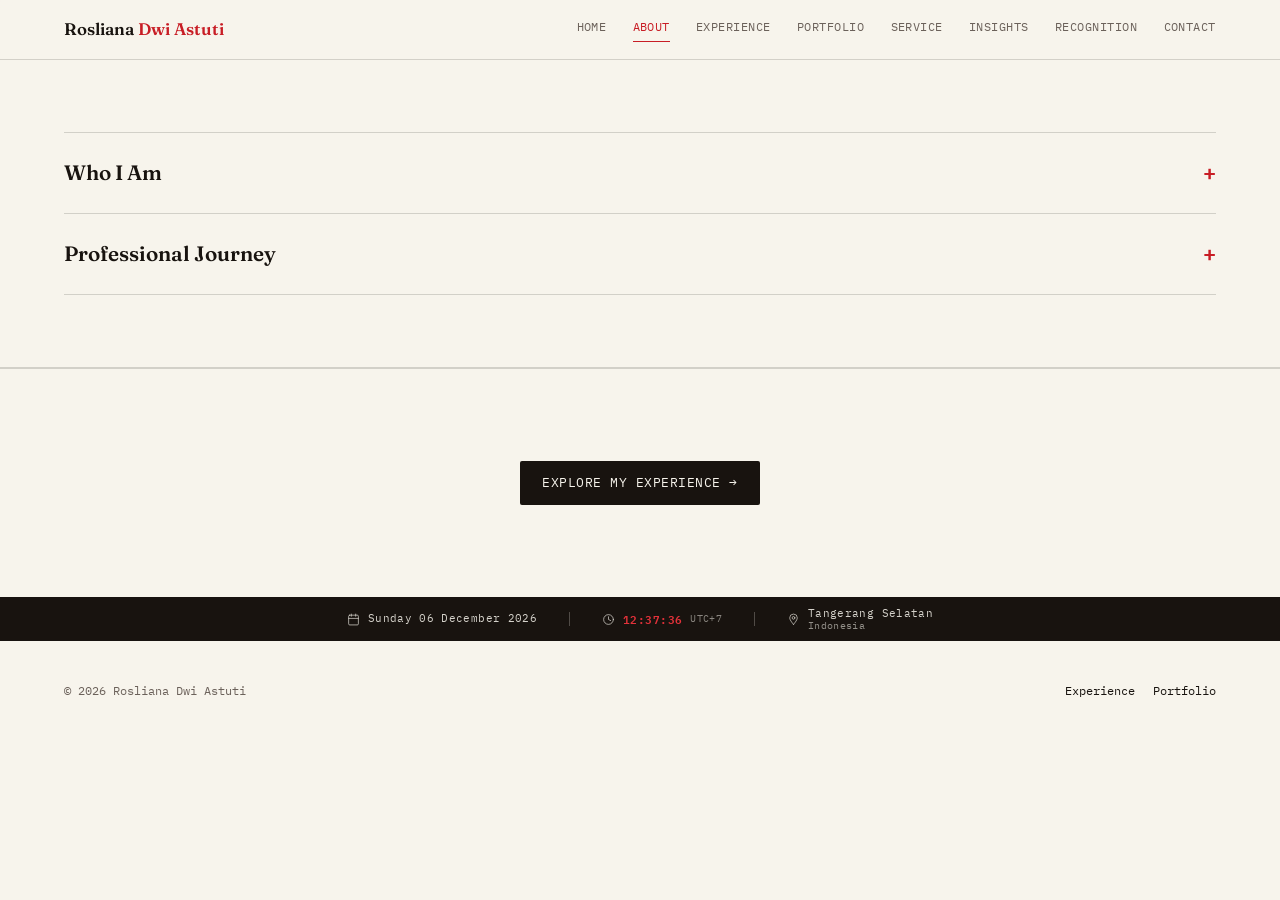
==== commit 187de673: "Update about.html" ====
--- a/about.html
+++ b/about.html
@@ -4,7 +4,7 @@
 <meta charset="UTF-8">
 <meta name="viewport" content="width=device-width, initial-scale=1.0">
 <title>About — Rosliana Dwi Astuti</title>
-<meta name="description" content="Accounting graduate and External Auditor with hands-on experience in data analytics, business analysis, and operational processes.">
+<meta name="description" content="Data Processing & Data Entry specialist with a background spanning production operations, inventory control, external audit, and data analytics.">
 <link rel="stylesheet" href="style.css">
 </head>
 <body>
@@ -26,6 +26,86 @@
   </div>
 </header>
 
+<section class="block">
+  <div class="wrap">
+
+    <details class="accordion accordion-top">
+      <summary>Who I Am</summary>
+      <div class="body">
+        <p>I specialize in data processing and data entry, with a focus on turning raw and unstructured business information into accurate, structured, and ready-to-use data.</p>
+        <p>My professional journey has taken me through production operations, inventory control, external audit, and data analytics. Working across these different environments has given me a practical understanding of how information is collected, processed, checked, reconciled, and used to support day-to-day business activities and decision making.</p>
+      </div>
+    </details>
+
+    <details class="accordion accordion-top">
+      <summary>Professional Journey</summary>
+      <div class="body">
+
+        <details class="accordion">
+          <summary>Understanding Processes</summary>
+          <div class="body">
+            <p>My professional journey began with 8+ years of freelance experience in production operations, working through a third-party liaison on production orders for international clients. I worked with production volumes of up to approximately 4,000 units per production cycle and was directly involved in material preparation, sewing, component installation, finishing, packing, quality inspection, and production monitoring.</p>
+            <p>This experience taught me to work carefully within defined procedures, maintain consistency across high-volume production, identify issues during the process, and pay close attention to quality and client requirements.</p>
+          </div>
+        </details>
+
+        <details class="accordion">
+          <summary>Working with Operational Data</summary>
+          <div class="body">
+            <p>My experience later expanded into retail inventory control, where I worked with physical stock counting, inventory reconciliation, transaction verification, discrepancy investigation, and inventory documentation.</p>
+            <p>I compared physical inventory with recorded quantities, reviewed inventory movements and supporting documentation, traced transactions when discrepancies occurred, and coordinated with other teams to follow up on inventory-related issues. This gave me practical experience working with operational data where accuracy, consistency, and traceability matter.</p>
+          </div>
+        </details>
+
+        <details class="accordion">
+          <summary>Developing Data Processing &amp; Analytics Skills</summary>
+          <div class="body">
+            <p>Alongside my professional experience, I developed my data processing and analytics skills through project-based learning and practical assignments.</p>
+            <p>I learned and practiced working with Excel, Google Sheets, SQL, Python, Pandas, NumPy, Tableau, and related tools across different types of business and analytical problems. My work included data cleaning and standardization, missing value and duplicate checks, data validation, spreadsheet analysis, SQL querying, exploratory data analysis, visualization, dashboard development, forecasting, clustering, and business interpretation.</p>
+            <p>I worked with datasets including 50,000 digital payment transaction records and 119,390 hotel reservation records, as well as e-commerce product, inventory, transaction, and pricing data. I also practiced transforming unstructured WhatsApp order messages containing informal text, emojis, inconsistent product names, and mixed units into structured order data using extraction, standardization, product matching, validation, and manual review.</p>
+            <p>Through these projects, I learned how to move from raw information &rarr; data preparation &rarr; validation &rarr; analysis &rarr; structured output &rarr; business insight.</p>
+          </div>
+        </details>
+
+        <details class="accordion">
+          <summary>Applying Critical Review in External Audit</summary>
+          <div class="body">
+            <p>I then worked as an External Auditor, where I worked on audit engagements involving 11 companies across six industries: Construction, Media, Trading, Cooperatives, Services, and Education.</p>
+            <p>My responsibilities included transaction testing, vouching, document verification, reconciliation, audit evidence evaluation, and preparation of audit working papers. I compared accounting records with bank statements, ledgers, disclosures, third-party confirmations, and supporting documents, while following up on identified differences and missing information.</p>
+            <p>This experience strengthened my ability to check information against supporting evidence, identify discrepancies, trace information to its source, and understand data within its business context.</p>
+          </div>
+        </details>
+
+        <details class="accordion">
+          <summary>The Common Thread</summary>
+          <div class="body">
+            <p>Looking across these experiences, I found a common thread in the way I work with information:</p>
+            <p class="flow-line"><strong>check</strong> &rarr; <strong>compare</strong> &rarr; <strong>verify</strong> &rarr; <strong>identify discrepancies</strong> &rarr; <strong>organize</strong> &rarr; <strong>make the data usable</strong></p>
+            <p>Whether working with production output, inventory records, financial information, or data from practical projects, I have consistently worked with information that needs to be checked, organized, and understood before it can be reliably used.</p>
+          </div>
+        </details>
+
+        <details class="accordion">
+          <summary>Current Focus</summary>
+          <div class="body">
+            <p>Today, I am focusing my professional direction on Data Processing, Data Entry, Data Extraction, and Data Management.</p>
+            <p>I bring together what I have gained from production operations, inventory control, external audit, accounting, and project-based data analytics learning to work with raw and unstructured information.</p>
+            <p>My current focus is on extracting, cleaning, organizing, validating, standardizing, and processing data so that it becomes accurate, structured, traceable, and ready for operational use, reporting, or further analysis.</p>
+          </div>
+        </details>
+
+      </div>
+    </details>
+
+  </div>
+</section>
+
+<section class="block" style="border-top:1px solid var(--line);">
+  <div class="wrap" style="text-align:center; padding:20px 0;">
+    <a href="experience.html" class="btn btn-primary">Explore My Experience &rarr;</a>
+  </div>
+</section>
+
 <div class="status-bar">
   <div class="status-bar-inner">
     <div class="status-item status-date">
@@ -46,62 +126,6 @@
   </div>
 </div>
 
-<section class="hero" style="padding-bottom:30px;">
-  <div class="wrap">
-    <h1>Get to Know Me</h1>
-  </div>
-</section>
-
-<section class="block">
-  <div class="wrap">
-
-    <details class="accordion">
-      <summary>Who I Am</summary>
-      <div class="body">
-        <p>I am an Accounting graduate with professional experience as an External Auditor, complemented by strong hands on experience in data analytics, business analysis, and operational processes.</p>
-        <p>My experience across different professional environments has given me a practical perspective on how financial information, business processes, operational activities, and data connect to support reliable information, meaningful analysis, and informed decision making.</p>
-      </div>
-    </details>
-
-    <details class="accordion">
-      <summary>Professional Journey</summary>
-      <div class="body">
-        <h4>Understanding Processes</h4>
-        <p>My professional journey began with 8+ years of freelance experience in production operations, collaborating through a third party liaison on production orders for international clients and handling production volumes of up to approximately 4,000 units per production cycle. I was directly involved in production processes, quality inspection, and documentation. This experience developed my attention to detail, discipline, and understanding of processes from inputs through finished outputs.</p>
-
-        <h4>Working with Operational Data</h4>
-        <p>My experience then expanded into retail inventory control, where I worked with stock opname, inventory reconciliation, transaction verification, discrepancy investigation, and documentation. This strengthened my understanding of how accurate, consistent, and well structured data supports reliable day to day business operations.</p>
-
-        <h4>Developing Data Analytics Capability</h4>
-        <p>Through various practical projects, I developed hands on experience in data processing and analysis using Excel, Google Sheets, SQL, Python (Pandas &amp; NumPy), and Tableau. I have worked with datasets including 50,000 transaction records, 119,390 hotel reservation records, and product, price, and transaction data for e-commerce inventory and price tracking, including the development of interactive client views.</p>
-        <p>My project work has included data cleaning, validation, exploratory analysis, business analysis, visualization, forecasting, risk focused analysis, and spreadsheet based reporting. I also worked with unstructured WhatsApp order messages, transforming mixed messages containing text, emojis, tags, and informal formats into structured tables through product identification, quantity extraction, unit standardization, product code matching, and manual review flagging.</p>
-        <p>These experiences strengthened my ability to organize unstructured information, work with large datasets, validate data, and turn raw inputs into structured outputs and practical business insights.</p>
-
-        <h4>Applying These Capabilities in External Audit</h4>
-        <p>As an External Auditor, I brought together my understanding of business processes, documentation, data accuracy, and analytical thinking while working on audit engagements for 11 companies across 6 industries: Construction, Media, Trading, Cooperatives, Services, and Education.</p>
-        <p>My responsibilities included transaction testing, vouching, document verification, financial reconciliation, audit evidence evaluation, and audit working paper preparation, as well as coordination with audit teams and client representatives. This experience further strengthened my ability to examine information critically, trace data to supporting evidence, identify discrepancies, and understand financial information within its business context.</p>
-
-        <h4>The Common Thread</h4>
-        <p>I believe accurate, consistent, and reliable data is essential for effective analysis, business operations, and informed decision making.</p>
-      </div>
-    </details>
-
-    <details class="accordion">
-      <summary>My Goal</summary>
-      <div class="body">
-        <p style="font-family:var(--font-display); font-size:1.2rem; color:var(--navy); margin:0;">My goal is to combine accounting knowledge, audit experience, operational understanding, and data analytics to help businesses work with more reliable information, clearer processes, and more informed decisions.</p>
-      </div>
-    </details>
-
-  </div>
-</section>
-
-<section class="block" style="border-top:1px solid var(--line);">
-  <div class="wrap" style="text-align:center; padding:20px 0;">
-    <a href="experience.html" class="btn btn-primary">Explore My Experience &rarr;</a>
-  </div>
-</section>
-
 <footer>
   <div class="wrap foot-inner">
     <div class="copy">&copy; 2026 Rosliana Dwi Astuti</div>
--- a/style.css
+++ b/style.css
@@ -112,8 +112,8 @@
 }
 nav.links a:hover,
 nav.links a.active {
-  color: var(--navy);
-  border-color: var(--amber);
+  color: var(--teal);
+  border-color: var(--teal);
 }
 .nav-toggle { display: none; }
 
@@ -420,7 +420,7 @@
 }
 .exp-group {
   display: grid;
-  grid-template-columns: 190px 1fr;
+  grid-template-columns: 220px 1fr;
   gap: 22px;
   padding: 28px 0;
   border-top: 1px solid var(--line);
@@ -429,11 +429,14 @@
 .exp-group:first-of-type { border-top: 1px solid var(--line); }
 .exp-category {
   font-family: var(--font-mono);
-  font-size: 0.8rem;
+  font-size: 0.72rem;
   text-transform: uppercase;
   letter-spacing: 0.03em;
   color: var(--teal);
   padding-top: 16px;
+  line-height: 1.5;
+  word-wrap: break-word;
+  overflow-wrap: break-word;
 }
 .exp-items { display: flex; flex-direction: column; gap: 10px; }
 .exp-items details.accordion .body details.accordion {
@@ -517,12 +520,13 @@
   line-height: 1.55;
 }
 .timeline-item .stage-num {
-  display: block;
-  font-family: var(--font-mono);
-  font-size: 0.68rem;
+  font-family: var(--font-mono);
+  font-size: 0.78rem;
+  font-weight: 600;
   color: var(--teal-light);
-  margin-bottom: 4px;
-}
+  margin-right: 6px;
+}
+.timeline-item .stage-num::after { content: '\2014'; margin-left: 6px; }
 @media (max-width: 900px) {
   .timeline { flex-direction: column; gap: 22px; }
   .timeline-item {
@@ -863,26 +867,35 @@
 /* Profile-intro row: circular photo on the left, name/headline/
    tagline stacked beside it on the right — left-aligned, not
    centered underneath. Nested inside the existing .hero-dark
-   section so the dark gradient background is unchanged. */
+   section so the dark gradient background is unchanged. Spacing
+   between name/role/tagline is kept tight on purpose. */
 .hero-profile-row {
   display: flex;
   align-items: center;
-  gap: 28px;
+  gap: 24px;
   flex-wrap: wrap;
 }
 .hero-photo-profile {
   width: 128px;
   height: 128px;
   flex-shrink: 0;
+  position: relative;
+}
+.hero-photo-profile img {
+  position: absolute;
+  inset: 0;
+  z-index: 2;
 }
 .hero-profile-row .hero-name { min-width: 260px; }
+.hero-profile-row .hero-name h1 { margin: 0; }
+.hero-profile-row .hero-name .role { margin-top: 4px; }
 .profile-tagline {
   font-family: var(--font-body);
   font-style: italic;
   font-size: 1.02rem;
-  color: rgba(247, 244, 236, 0.85);
+  color: #E0E0E0;
   line-height: 1.6;
-  margin: 10px 0 0;
+  margin: 8px 0 0;
   max-width: none;
 }
 @media (max-width: 640px) {
@@ -899,12 +912,13 @@
   font-size: 0.85rem;
   letter-spacing: 0.02em;
   color: var(--navy);
-  margin: 18px 0 4px;
+  margin: 18px 0 8px;
 }
 .fn-name:first-child { margin-top: 0; }
 .fn-desc {
   color: var(--ink);
   margin: 0;
+  line-height: 1.7;
 }
 
 /* Subtitle under a project row title — always visible, not part
@@ -917,11 +931,68 @@
 }
 
 /* Homepage-only overrides: wide, left-aligned copy, no narrow
-   justified columns inside expanded rows. */
+   justified columns inside expanded rows; tighter section rhythm
+   so the page doesn't trail off into oversized empty space. */
 .home .accordion .body p,
 .home .fn-desc {
   max-width: none;
   text-align: left;
+}
+.home .block { padding: 48px 0; }
+.home .hero-dark { padding: 56px 0 44px; }
+.home footer { padding: 28px 0 40px; }
+
+/* Timeline: always vertical on the home page (not just on mobile)
+   so every stage has room to breathe, with proper bullet points
+   instead of middot-separated runs, larger text, and a lighter,
+   more readable color against the dark background. */
+.home .timeline {
+  flex-direction: column;
+  gap: 26px;
+  margin-top: 14px;
+}
+.home .timeline-item {
+  padding: 0 0 0 22px;
+  border-top: none;
+  border-left: 2px solid var(--teal-light);
+}
+.home .timeline-item::before { top: 2px; left: -6px; }
+.home .timeline-item h4 { font-size: 1.15rem; }
+.home .timeline-item ul {
+  list-style: none;
+  margin: 0;
+  padding: 0;
+}
+.home .timeline-item ul li {
+  position: relative;
+  padding-left: 16px;
+  font-family: var(--font-mono);
+  font-size: 0.85rem;
+  letter-spacing: 0.02em;
+  color: #E0E0E0;
+  line-height: 1.7;
+  margin: 0 0 8px;
+}
+.home .timeline-item ul li::before {
+  content: '\2022';
+  position: absolute;
+  left: 0;
+  color: var(--teal-light);
+}
+.home .timeline-item ul li:last-child { margin-bottom: 0; }
+.home .timeline-item ul li.thesis {
+  font-style: italic;
+  color: #CCCCCC;
+  font-size: 0.8rem;
+}
+.home .timeline-item ul li.thesis::before { content: ''; }
+
+/* CTA sentence: a controlled width plus balanced wrapping so it
+   never strands a single word alone on the last line. */
+.home .cta-text {
+  max-width: 560px;
+  margin: 0 auto 22px;
+  text-wrap: balance;
 }
 
 /* ============================================================
@@ -939,7 +1010,7 @@
 .portfolio-lede {
   color: var(--slate);
   font-size: 1.05rem;
-  max-width: 72ch;
+  max-width: none;
   margin: 0 0 30px;
 }
 
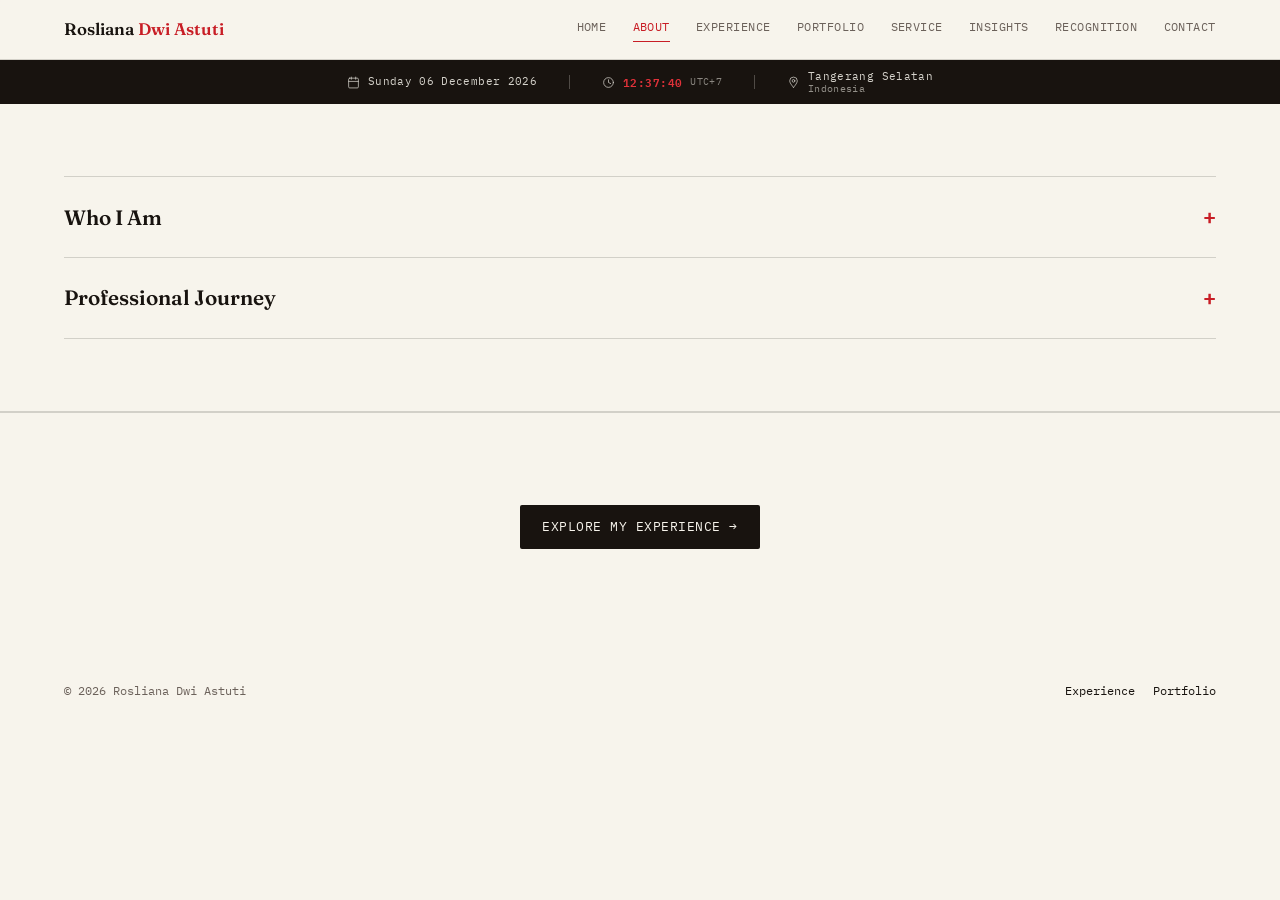
==== commit b14816d5: "Update about.html" ====
--- a/about.html
+++ b/about.html
@@ -25,6 +25,27 @@
     </nav>
   </div>
 </header>
+
+<div class="status-bar">
+  <div class="status-bar-inner">
+    <div class="status-item status-date">
+      <span class="status-icon"><svg viewBox="0 0 24 24"><rect x="3" y="4" width="18" height="18" rx="2"></rect><line x1="16" y1="2" x2="16" y2="6"></line><line x1="8" y1="2" x2="8" y2="6"></line><line x1="3" y1="10" x2="21" y2="10"></line></svg></span>
+      <span id="status-date-text">Wednesday, 10 September 2026</span>
+    </div>
+    <div class="status-sep"></div>
+    <div class="status-item status-time">
+      <span class="status-icon"><svg viewBox="0 0 24 24"><circle cx="12" cy="12" r="9"></circle><polyline points="12 7 12 12 16 14"></polyline></svg></span>
+      <strong id="status-time-text">00:00:00</strong>
+      <span class="status-tz">UTC+7</span>
+    </div>
+    <div class="status-sep"></div>
+    <div class="status-item status-location">
+      <span class="status-icon"><svg viewBox="0 0 24 24"><path d="M12 21s-7-7.5-7-12a7 7 0 0 1 14 0c0 4.5-7 12-7 12z"></path><circle cx="12" cy="9" r="2.5"></circle></svg></span>
+      <span class="status-location-text"><span>Tangerang Selatan</span><span>Indonesia</span></span>
+    </div>
+  </div>
+</div>
+
 
 <section class="block">
   <div class="wrap">
@@ -106,26 +127,6 @@
   </div>
 </section>
 
-<div class="status-bar">
-  <div class="status-bar-inner">
-    <div class="status-item status-date">
-      <span class="status-icon"><svg viewBox="0 0 24 24"><rect x="3" y="4" width="18" height="18" rx="2"></rect><line x1="16" y1="2" x2="16" y2="6"></line><line x1="8" y1="2" x2="8" y2="6"></line><line x1="3" y1="10" x2="21" y2="10"></line></svg></span>
-      <span id="status-date-text">Wednesday, 10 September 2026</span>
-    </div>
-    <div class="status-sep"></div>
-    <div class="status-item status-time">
-      <span class="status-icon"><svg viewBox="0 0 24 24"><circle cx="12" cy="12" r="9"></circle><polyline points="12 7 12 12 16 14"></polyline></svg></span>
-      <strong id="status-time-text">00:00:00</strong>
-      <span class="status-tz">UTC+7</span>
-    </div>
-    <div class="status-sep"></div>
-    <div class="status-item status-location">
-      <span class="status-icon"><svg viewBox="0 0 24 24"><path d="M12 21s-7-7.5-7-12a7 7 0 0 1 14 0c0 4.5-7 12-7 12z"></path><circle cx="12" cy="9" r="2.5"></circle></svg></span>
-      <span class="status-location-text"><span>Tangerang Selatan</span><span>Indonesia</span></span>
-    </div>
-  </div>
-</div>
-
 <footer>
   <div class="wrap foot-inner">
     <div class="copy">&copy; 2026 Rosliana Dwi Astuti</div>
--- a/style.css
+++ b/style.css
@@ -929,6 +929,13 @@
   color: var(--slate);
   margin: -8px 0 0;
 }
+/* Inside a card-style accordion (not accordion-top), give the
+   subtitle the same left/right padding as the summary and body
+   so the whole card lines up on one consistent edge. */
+.accordion:not(.accordion-top) > .project-sub {
+  padding: 0 20px;
+  margin-top: -6px;
+}
 
 /* Homepage-only overrides: wide, left-aligned copy, no narrow
    justified columns inside expanded rows; tighter section rhythm
@@ -996,6 +1003,66 @@
 }
 
 /* ============================================================
+   Experience page — filter pills, numbered entries, group labels
+   ============================================================ */
+
+.filter-row {
+  display: flex;
+  gap: 10px;
+  flex-wrap: wrap;
+  margin: 26px 0 38px;
+}
+.filter-btn {
+  font-family: var(--font-mono);
+  font-size: 0.74rem;
+  letter-spacing: 0.04em;
+  text-transform: uppercase;
+  padding: 8px 16px;
+  border: 1px solid var(--line);
+  background: transparent;
+  color: var(--slate);
+  border-radius: 2px;
+  cursor: pointer;
+  transition: border-color 0.15s ease, color 0.15s ease, background 0.15s ease;
+}
+.filter-btn:hover { border-color: var(--teal); color: var(--teal); }
+.filter-btn.active { background: var(--navy); border-color: var(--navy); color: var(--paper); }
+
+/* Small numeral prefix for accordion-top summaries (01, 02, 03...) */
+.entry-num {
+  font-family: var(--font-mono);
+  font-size: 0.85rem;
+  font-weight: 600;
+  color: var(--teal);
+  margin-right: 10px;
+}
+
+/* Sub-category label inside a section, e.g. "01 — Excel & Data Operations" */
+.group-heading {
+  font-family: var(--font-display);
+  font-size: 1.1rem;
+  font-weight: 600;
+  color: var(--navy);
+  margin: 40px 0 14px;
+}
+.group-heading:first-of-type { margin-top: 0; }
+.group-heading .entry-num { color: var(--teal); }
+
+/* Small, non-raw-URL evidence link ("Project Files →") */
+.evidence-link {
+  display: inline-block;
+  font-family: var(--font-mono);
+  font-size: 0.78rem;
+  text-transform: uppercase;
+  letter-spacing: 0.04em;
+  color: var(--teal);
+  text-decoration: none;
+  border-bottom: 1px solid var(--teal);
+  padding-bottom: 2px;
+  margin: 2px 0 0;
+}
+
+/* ============================================================
    Portfolio page — flat, title-first index
    Scoped additions only; nothing above this line was changed,
    so every other page keeps its current look untouched.
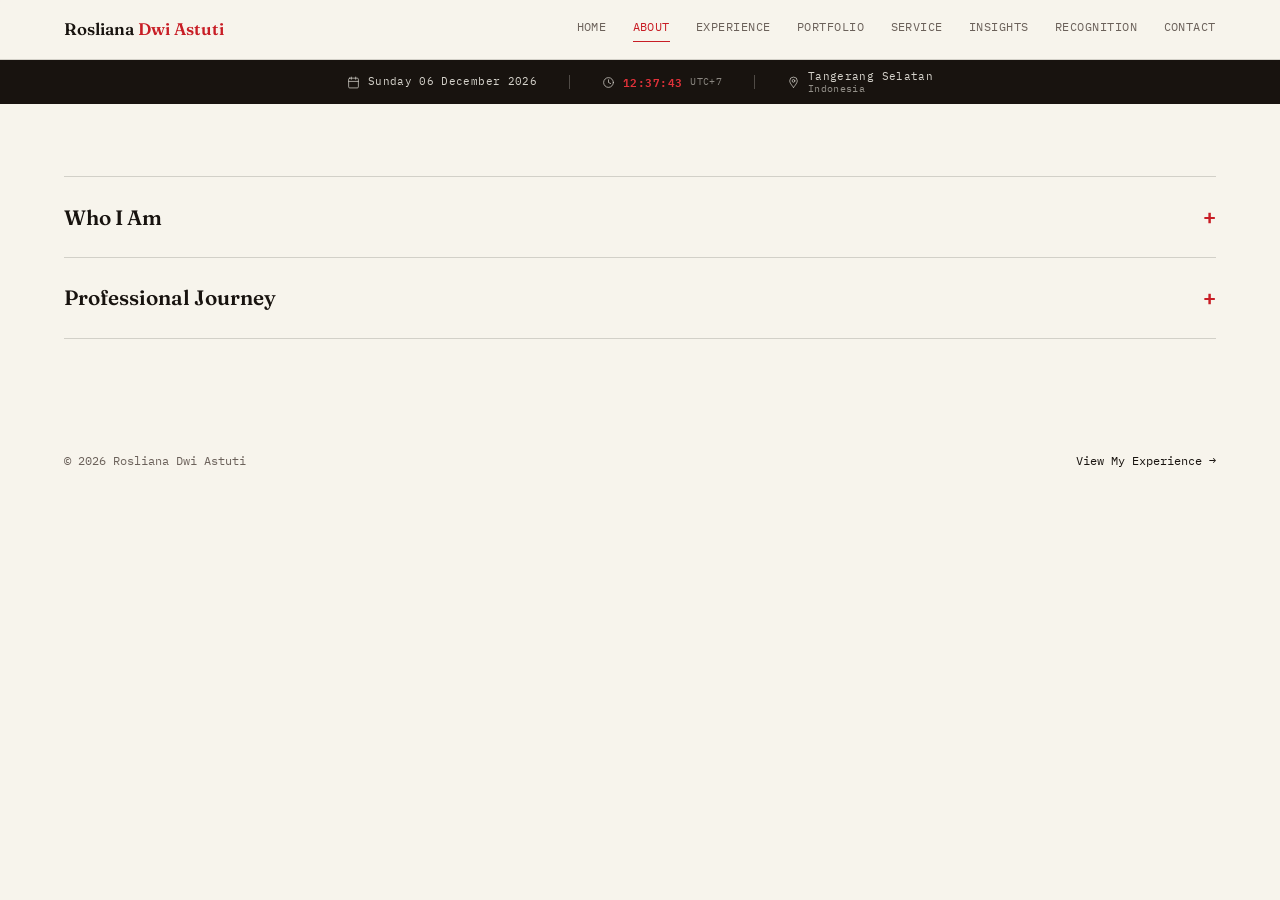
==== commit 1baa0c0a: "Update about.html" ====
--- a/about.html
+++ b/about.html
@@ -121,18 +121,11 @@
   </div>
 </section>
 
-<section class="block" style="border-top:1px solid var(--line);">
-  <div class="wrap" style="text-align:center; padding:20px 0;">
-    <a href="experience.html" class="btn btn-primary">Explore My Experience &rarr;</a>
-  </div>
-</section>
-
 <footer>
   <div class="wrap foot-inner">
     <div class="copy">&copy; 2026 Rosliana Dwi Astuti</div>
     <div class="foot-links">
-      <a href="experience.html">Experience</a>
-      <a href="portfolio.html">Portfolio</a>
+      <a href="experience.html">View My Experience &rarr;</a>
     </div>
   </div>
 </footer>
